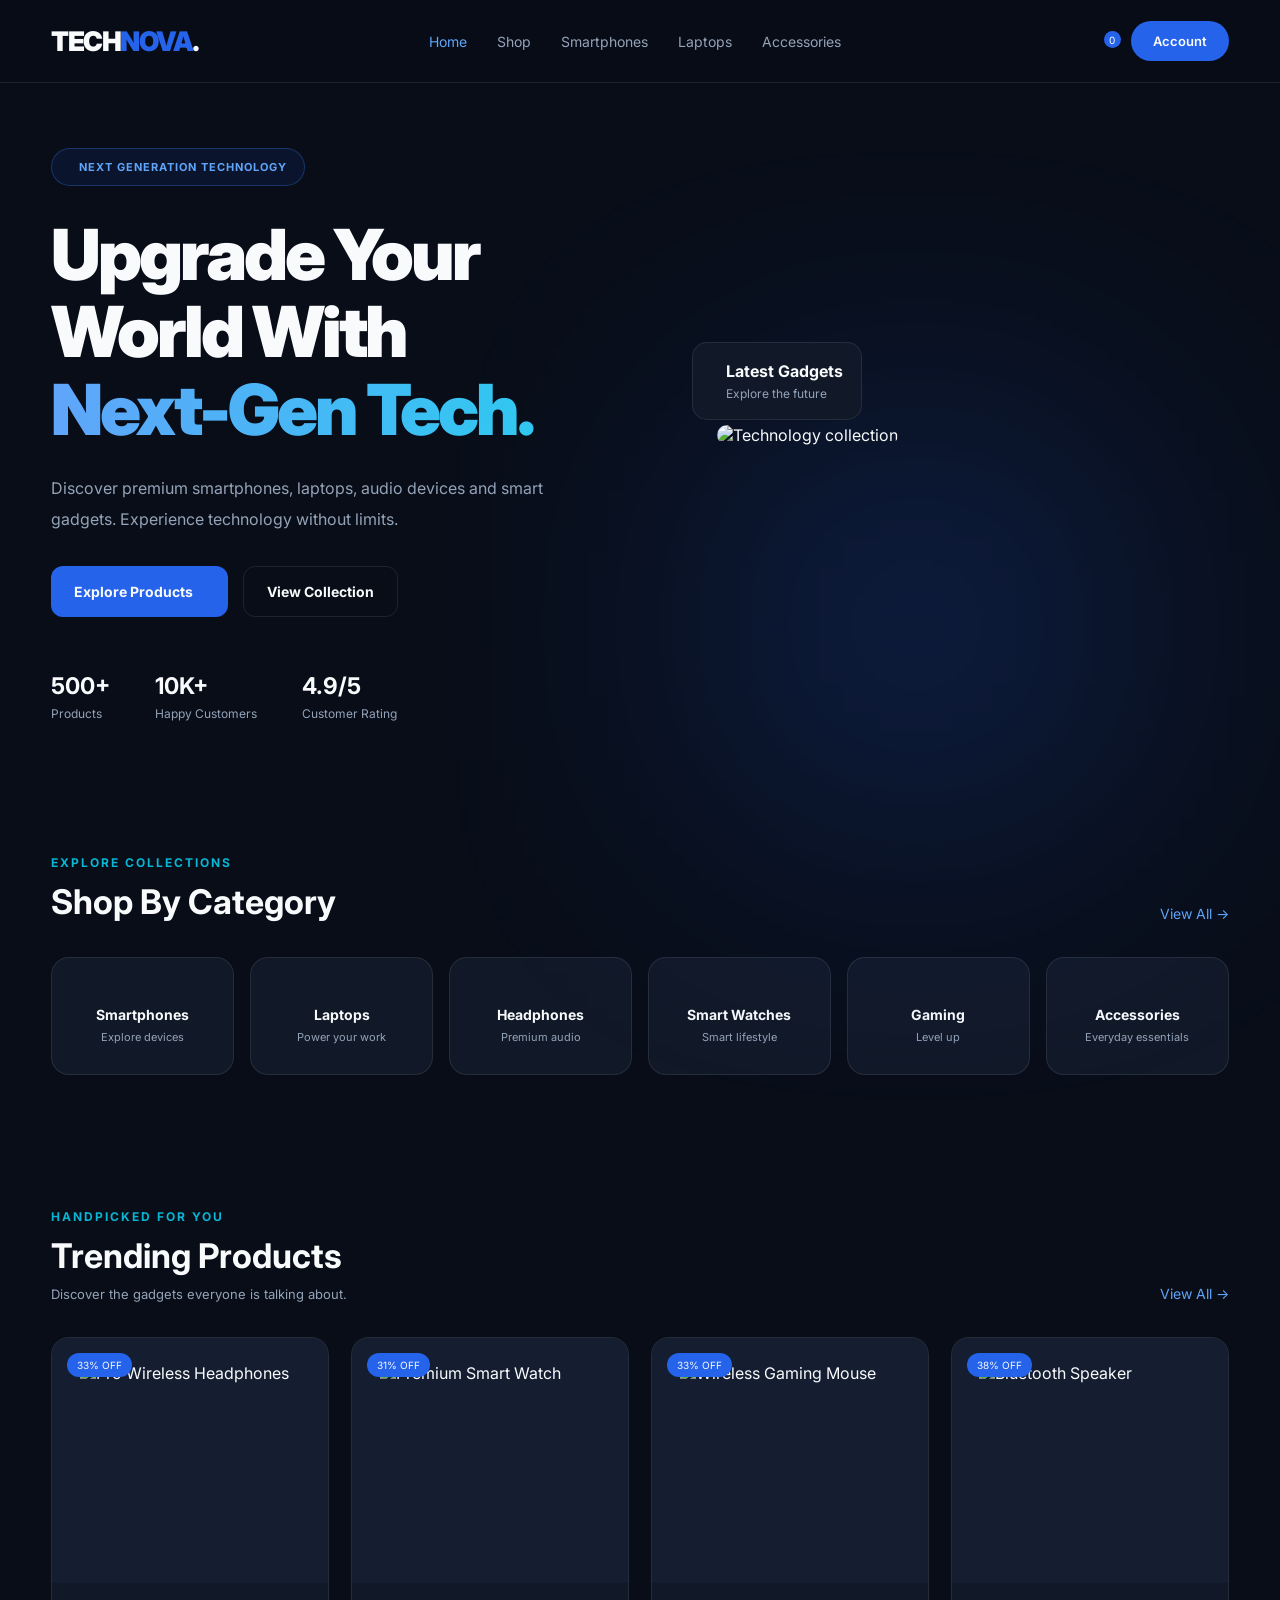
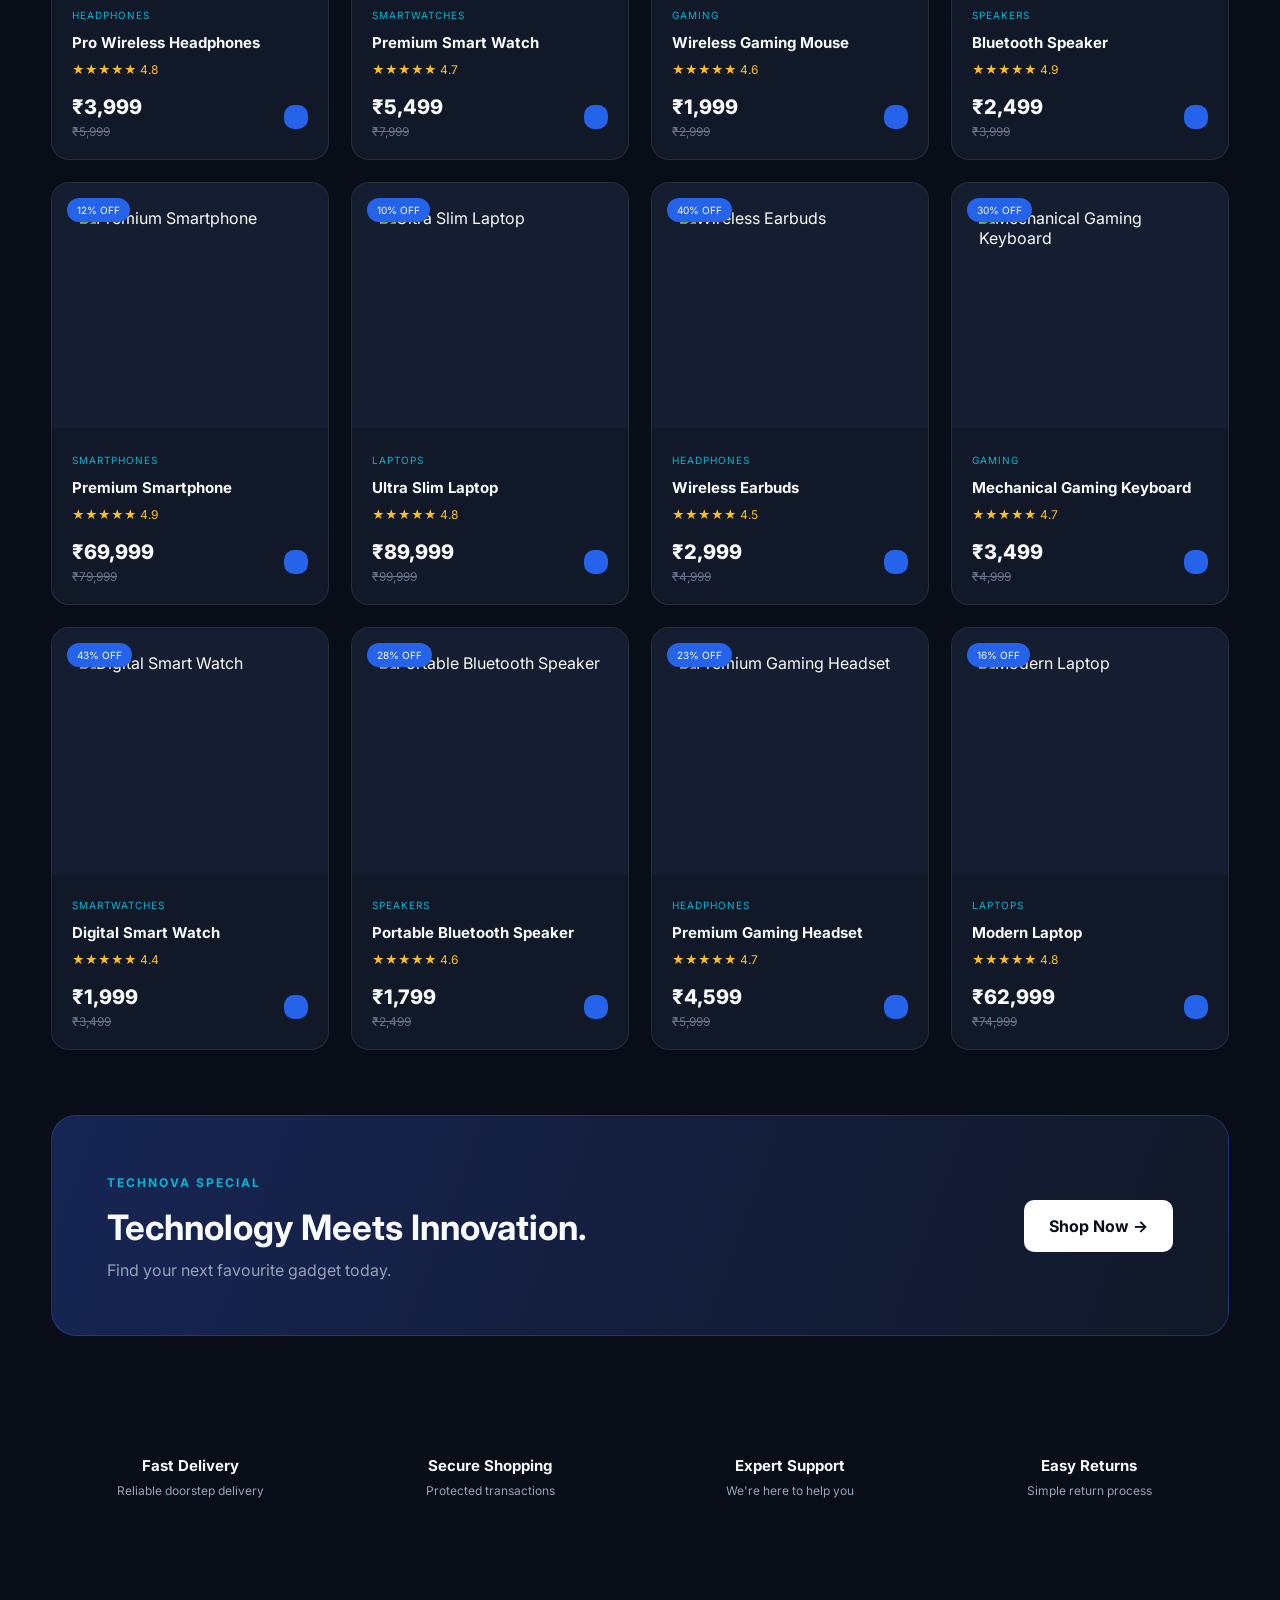
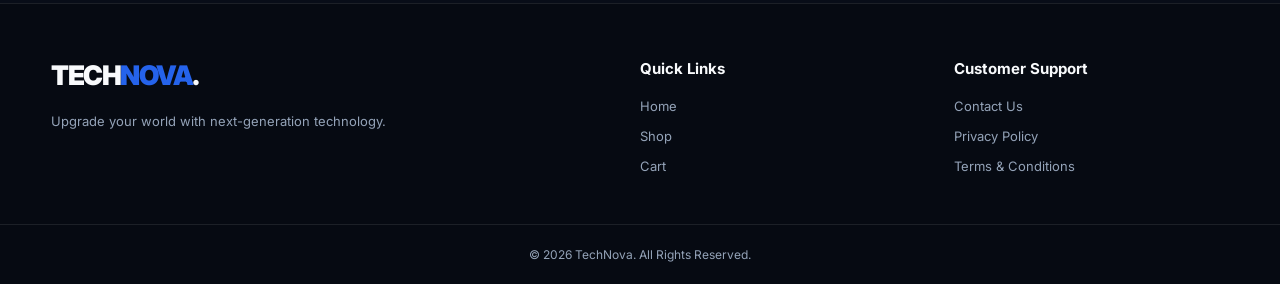
==== index.html @ 0bf436d1 "initial website" ====
<!DOCTYPE html>
<html lang="en">
<head>
    <meta charset="UTF-8">
    <meta name="viewport" content="width=device-width, initial-scale=1.0">

    <title>TechNova | Electronics & Gadgets</title>

    <link rel="preconnect" href="https://fonts.googleapis.com">
    <link href="https://fonts.googleapis.com/css2?family=Inter:wght@400;500;600;700;800;900&display=swap" rel="stylesheet">

    <link rel="stylesheet" href="style.css">
    <link rel="stylesheet" href="responsive.css">

    <script src="https://unpkg.com/lucide@latest"></script>
</head>

<body>

<header class="navbar">
    <div class="container nav-content">

        <a href="index.html" class="logo">
            TECH<span>NOVA</span>.
        </a>

        <nav class="nav-links" id="navLinks">
            <a href="index.html" class="active">Home</a>
            <a href="shop.html">Shop</a>
            <a href="shop.html?category=smartphones">Smartphones</a>
            <a href="shop.html?category=laptops">Laptops</a>
            <a href="shop.html?category=accessories">Accessories</a>
        </nav>

        <div class="nav-actions">
            <button aria-label="Search" onclick="location.href='shop.html'">
                <i data-lucide="search"></i>
            </button>

            <a href="wishlist.html" aria-label="Wishlist">
                <i data-lucide="heart"></i>
            </a>

            <a href="cart.html" class="cart-icon" aria-label="Cart">
                <i data-lucide="shopping-cart"></i>
                <span id="cartCount">0</span>
            </a>

            <a href="login.html" class="account-btn">Account</a>
        </div>

        <button class="menu-btn" id="menuBtn" aria-label="Toggle menu">
            <i data-lucide="menu"></i>
        </button>

    </div>
</header>

<main>

    <!-- HERO SECTION -->

    <section class="hero container">

        <div class="hero-content">

            <span class="hero-label">
                <i data-lucide="zap"></i>
                NEXT GENERATION TECHNOLOGY
            </span>

            <h1>
                Upgrade Your World With
                <span>Next-Gen Tech.</span>
            </h1>

            <p>
                Discover premium smartphones, laptops, audio devices
                and smart gadgets. Experience technology without limits.
            </p>

            <div class="hero-buttons">
                <a href="shop.html" class="primary-btn">
                    Explore Products
                    <i data-lucide="arrow-right"></i>
                </a>

                <a href="shop.html" class="secondary-btn">
                    View Collection
                </a>
            </div>

            <div class="hero-stats">
                <div>
                    <h3>500+</h3>
                    <p>Products</p>
                </div>

                <div>
                    <h3>10K+</h3>
                    <p>Happy Customers</p>
                </div>

                <div>
                    <h3>4.9/5</h3>
                    <p>Customer Rating</p>
                </div>
            </div>

        </div>

        <div class="hero-image">
            <div class="hero-glow"></div>

            <img
                src="https://images.unsplash.com/photo-1519389950473-47ba0277781c?w=1000"
                alt="Technology collection"
            >

            <div class="floating-card">
                <i data-lucide="headphones"></i>
                <div>
                    <h4>Latest Gadgets</h4>
                    <p>Explore the future</p>
                </div>
            </div>
        </div>

    </section>

    <!-- CATEGORIES -->

    <section class="categories container">

        <div class="section-heading">
            <div>
                <span>EXPLORE COLLECTIONS</span>
                <h2>Shop By Category</h2>
            </div>

            <a href="shop.html">View All →</a>
        </div>

        <div class="category-grid">

            <a href="shop.html?category=smartphones" class="category-card">
                <i data-lucide="smartphone"></i>
                <h3>Smartphones</h3>
                <p>Explore devices</p>
            </a>

            <a href="shop.html?category=laptops" class="category-card">
                <i data-lucide="laptop"></i>
                <h3>Laptops</h3>
                <p>Power your work</p>
            </a>

            <a href="shop.html?category=headphones" class="category-card">
                <i data-lucide="headphones"></i>
                <h3>Headphones</h3>
                <p>Premium audio</p>
            </a>

            <a href="shop.html?category=smartwatches" class="category-card">
                <i data-lucide="watch"></i>
                <h3>Smart Watches</h3>
                <p>Smart lifestyle</p>
            </a>

            <a href="shop.html?category=gaming" class="category-card">
                <i data-lucide="gamepad-2"></i>
                <h3>Gaming</h3>
                <p>Level up</p>
            </a>

            <a href="shop.html?category=accessories" class="category-card">
                <i data-lucide="cable"></i>
                <h3>Accessories</h3>
                <p>Everyday essentials</p>
            </a>

        </div>

    </section>

    <!-- TRENDING PRODUCTS -->

    <section class="products-section container">

        <div class="section-heading">
            <div>
                <span>HANDPICKED FOR YOU</span>
                <h2>Trending Products</h2>
                <p>Discover the gadgets everyone is talking about.</p>
            </div>

            <a href="shop.html">View All →</a>
        </div>

        <div class="product-grid" id="productGrid"></div>

    </section>

    <!-- PROMO BANNER -->

    <section class="promo container">

        <div>
            <span>TECHNOVA SPECIAL</span>
            <h2>Technology Meets Innovation.</h2>
            <p>Find your next favourite gadget today.</p>
        </div>

        <a href="shop.html" class="promo-btn">
            Shop Now →
        </a>

    </section>

    <!-- SERVICES -->

    <section class="services container">

        <div class="service-card">
            <i data-lucide="truck"></i>
            <h3>Fast Delivery</h3>
            <p>Reliable doorstep delivery</p>
        </div>

        <div class="service-card">
            <i data-lucide="shield-check"></i>
            <h3>Secure Shopping</h3>
            <p>Protected transactions</p>
        </div>

        <div class="service-card">
            <i data-lucide="headset"></i>
            <h3>Expert Support</h3>
            <p>We're here to help you</p>
        </div>

        <div class="service-card">
            <i data-lucide="refresh-ccw"></i>
            <h3>Easy Returns</h3>
            <p>Simple return process</p>
        </div>

    </section>

</main>

<footer class="footer">
    <div class="container footer-content">

        <div>
            <a href="index.html" class="logo">
                TECH<span>NOVA</span>.
            </a>
            <p>Upgrade your world with next-generation technology.</p>
        </div>

        <div>
            <h3>Quick Links</h3>
            <a href="index.html">Home</a>
            <a href="shop.html">Shop</a>
            <a href="cart.html">Cart</a>
        </div>

        <div>
            <h3>Customer Support</h3>
            <a href="#">Contact Us</a>
            <a href="#">Privacy Policy</a>
            <a href="#">Terms & Conditions</a>
        </div>

    </div>

    <div class="copyright">
        © 2026 TechNova. All Rights Reserved.
    </div>
</footer>

<script src="product.js"></script>
<script src="main.js"></script>

</body>
</html>
---- style.css ----
:root {
    --bg: #080d18;
    --card: #111827;
    --blue: #2563eb;
    --cyan: #06b6d4;
    --white: #f8fafc;
    --muted: #94a3b8;
    --border: rgba(255,255,255,0.09);
}

* {
    margin: 0;
    padding: 0;
    box-sizing: border-box;
}

body {
    background: var(--bg);
    color: var(--white);
    font-family: 'Inter', sans-serif;
}

a {
    text-decoration: none;
    color: inherit;
}

button {
    font: inherit;
    cursor: pointer;
}

.container {
    width: 92%;
    max-width: 1400px;
    margin: auto;
}

/* NAVBAR */

.navbar {
    position: sticky;
    top: 0;
    z-index: 100;
    background: rgba(8,13,24,0.94);
    backdrop-filter: blur(18px);
    border-bottom: 1px solid var(--border);
}

.nav-content {
    height: 82px;
    display: flex;
    justify-content: space-between;
    align-items: center;
    gap: 25px;
}

.logo {
    font-size: 27px;
    font-weight: 900;
    letter-spacing: -1.5px;
}

.logo span {
    color: var(--blue);
}

.nav-links {
    display: flex;
    align-items: center;
    gap: 30px;
}

.nav-links a {
    font-size: 14px;
    color: var(--muted);
    transition: .3s;
}

.nav-links a:hover,
.nav-links a.active {
    color: #60a5fa;
}

.nav-actions {
    display: flex;
    align-items: center;
    gap: 20px;
}

.nav-actions button,
.nav-actions a:not(.account-btn) {
    color: var(--muted);
    background: none;
    border: none;
}

.nav-actions button:hover,
.nav-actions a:hover {
    color: var(--cyan);
}

.cart-icon {
    position: relative;
}

#cartCount {
    position: absolute;
    top: -10px;
    right: -10px;
    background: var(--blue);
    font-size: 10px;
    border-radius: 50%;
    min-width: 17px;
    height: 17px;
    display: grid;
    place-items: center;
    color: white;
}

.account-btn {
    background: var(--blue);
    padding: 12px 22px;
    border-radius: 30px;
    font-size: 13px;
    font-weight: 600;
}

.account-btn:hover {
    background: #1d4ed8;
}

.menu-btn {
    display: none;
    background: none;
    border: none;
    color: white;
}

/* HERO */

.hero {
    min-height: 650px;
    display: grid;
    grid-template-columns: 1.1fr .9fr;
    align-items: center;
    gap: 40px;
    padding-top: 65px;
    padding-bottom: 65px;
}

.hero-label {
    display: inline-flex;
    align-items: center;
    gap: 10px;
    padding: 11px 17px;
    border: 1px solid rgba(59,130,246,.3);
    border-radius: 30px;
    color: #60a5fa;
    background: rgba(37,99,235,.1);
    font-size: 11px;
    font-weight: 700;
    letter-spacing: 1px;
}

.hero h1 {
    font-size: clamp(42px, 5.5vw, 76px);
    font-weight: 900;
    line-height: 1.1;
    margin-top: 30px;
    letter-spacing: -3px;
}

.hero h1 span {
    display: block;
    background: linear-gradient(90deg,#60a5fa,#22d3ee);
    color: transparent;
    background-clip: text;
}

.hero-content > p {
    max-width: 520px;
    color: var(--muted);
    line-height: 1.9;
    margin-top: 25px;
}

.hero-buttons {
    display: flex;
    gap: 15px;
    flex-wrap: wrap;
    margin-top: 32px;
}

.primary-btn,
.secondary-btn {
    padding: 16px 23px;
    border-radius: 12px;
    display: inline-flex;
    align-items: center;
    gap: 12px;
    font-size: 14px;
    font-weight: 700;
}

.primary-btn {
    background: var(--blue);
}

.primary-btn:hover {
    background: #1d4ed8;
    transform: translateY(-3px);
}

.secondary-btn {
    border: 1px solid var(--border);
}

.secondary-btn:hover {
    border-color: var(--cyan);
}

.hero-stats {
    display: flex;
    gap: 45px;
    margin-top: 55px;
}

.hero-stats h3 {
    font-size: 23px;
}

.hero-stats p {
    font-size: 12px;
    color: var(--muted);
    margin-top: 6px;
}

.hero-image {
    position: relative;
}

.hero-image > img {
    width: 100%;
    height: 430px;
    object-fit: cover;
    border-radius: 28px;
    position: relative;
    z-index: 2;
}

.hero-glow {
    position: absolute;
    width: 300px;
    height: 300px;
    background: var(--blue);
    filter: blur(140px);
    opacity: .4;
    top: 50px;
    left: 50px;
}

.floating-card {
    position: absolute;
    z-index: 3;
    bottom: 25px;
    left: -25px;
    background: #111827;
    border: 1px solid var(--border);
    padding: 18px;
    border-radius: 15px;
    display: flex;
    gap: 15px;
    align-items: center;
}

.floating-card > i {
    color: var(--cyan);
}

.floating-card p {
    color: var(--muted);
    font-size: 12px;
    margin-top: 5px;
}

/* SECTION HEADING */

.categories,
.products-section {
    padding-top: 65px;
    padding-bottom: 65px;
}

.section-heading {
    display: flex;
    justify-content: space-between;
    align-items: end;
    gap: 20px;
    margin-bottom: 35px;
}

.section-heading span,
.promo > div > span {
    color: var(--cyan);
    font-size: 12px;
    font-weight: 700;
    letter-spacing: 2px;
}

.section-heading h2 {
    font-size: 34px;
    margin-top: 10px;
}

.section-heading p {
    color: var(--muted);
    font-size: 13px;
    margin-top: 10px;
}

.section-heading > a {
    color: #60a5fa;
    font-size: 14px;
}

/* CATEGORY */

.category-grid {
    display: grid;
    grid-template-columns: repeat(6,1fr);
    gap: 16px;
}

.category-card {
    background: var(--card);
    border: 1px solid var(--border);
    padding: 30px 12px;
    border-radius: 18px;
    text-align: center;
    transition: .3s;
}

.category-card > i {
    width: 38px;
    height: 38px;
    color: #60a5fa;
}

.category-card h3 {
    font-size: 14px;
    margin-top: 18px;
}

.category-card p {
    color: var(--muted);
    font-size: 11px;
    margin-top: 7px;
}

.category-card:hover {
    transform: translateY(-7px);
    border-color: var(--blue);
    background: #172554;
}

/* PRODUCTS */

.product-grid {
    display: grid;
    grid-template-columns: repeat(4,1fr);
    gap: 22px;
}

.product-card {
    background: var(--card);
    border: 1px solid var(--border);
    border-radius: 18px;
    overflow: hidden;
    transition: .3s;
}

.product-card:hover {
    transform: translateY(-6px);
    border-color: var(--blue);
}

.product-image {
    height: 245px;
    background: #151e30;
    position: relative;
    display: flex;
    align-items: center;
    justify-content: center;
}

.product-image img {
    width: 80%;
    height: 80%;
    object-fit: contain;
    transition: .4s;
}

.product-card:hover .product-image img {
    transform: scale(1.1);
}

.discount {
    position: absolute;
    top: 15px;
    left: 15px;
    background: var(--blue);
    padding: 6px 10px;
    border-radius: 20px;
    font-size: 10px;
}

.product-info {
    padding: 20px;
}

.product-category {
    color: var(--cyan);
    text-transform: uppercase;
    font-size: 10px;
    letter-spacing: 1px;
}

.product-info h3 {
    margin-top: 10px;
    font-size: 15px;
}

.product-rating {
    color: #fbbf24;
    font-size: 12px;
    margin-top: 10px;
}

.product-bottom {
    display: flex;
    justify-content: space-between;
    align-items: center;
    margin-top: 18px;
}

.product-price {
    font-size: 20px;
    font-weight: 800;
}

.old-price {
    color: #64748b;
    text-decoration: line-through;
    font-size: 12px;
    margin-top: 5px;
}

.add-cart {
    background: var(--blue);
    color: white;
    border: none;
    border-radius: 10px;
    padding: 12px;
}

.add-cart:hover {
    background: var(--cyan);
}

/* PROMO */

.promo {
    background: linear-gradient(110deg,#172554,#111827);
    border: 1px solid rgba(59,130,246,.25);
    border-radius: 25px;
    padding: 55px;
    display: flex;
    justify-content: space-between;
    align-items: center;
    gap: 30px;
}

.promo h2 {
    font-size: 35px;
    margin-top: 15px;
}

.promo p {
    color: var(--muted);
    margin-top: 12px;
}

.promo-btn {
    background: white;
    color: #080d18;
    padding: 16px 25px;
    border-radius: 10px;
    font-weight: 700;
    white-space: nowrap;
}

/* SERVICES */

.services {
    display: grid;
    grid-template-columns: repeat(4,1fr);
    gap: 20px;
    padding-top: 80px;
    padding-bottom: 80px;
}

.service-card {
    text-align: center;
    padding: 25px 10px;
}

.service-card i {
    color: var(--cyan);
    width: 32px;
    height: 32px;
}

.service-card h3 {
    margin-top: 15px;
    font-size: 15px;
}

.service-card p {
    margin-top: 8px;
    font-size: 12px;
    color: var(--muted);
}

/* FOOTER */

.footer {
    border-top: 1px solid var(--border);
    background: #060a12;
    padding-top: 55px;
}

.footer-content {
    display: grid;
    grid-template-columns: 2fr 1fr 1fr;
    gap: 40px;
    padding-bottom: 50px;
}

.footer-content p {
    color: var(--muted);
    font-size: 13px;
    margin-top: 18px;
    line-height: 1.8;
}

.footer-content h3 {
    margin-bottom: 20px;
    font-size: 15px;
}

.footer-content > div:not(:first-child) a {
    display: block;
    color: var(--muted);
    font-size: 13px;
    margin-top: 14px;
}

.footer-content a:hover {
    color: var(--cyan);
}

.copyright {
    border-top: 1px solid var(--border);
    padding: 22px;
    text-align: center;
    color: var(--muted);
    font-size: 12px;
}
---- responsive.css ----
@media(max-width:1100px) {
    .nav-links {
        gap: 15px;
    }

    .nav-actions {
        gap: 12px;
    }

    .category-grid {
        grid-template-columns: repeat(3,1fr);
    }

    .product-grid {
        grid-template-columns: repeat(2,1fr);
    }
}

@media(max-width:850px) {
    .nav-links,
    .nav-actions {
        display: none;
    }

    .menu-btn {
        display: block;
    }

    .nav-content {
        height: 70px;
    }

    .nav-links.open {
        display: flex;
        position: absolute;
        top: 70px;
        left: 0;
        width: 100%;
        background: #111827;
        padding: 25px;
        flex-direction: column;
        align-items: flex-start;
        border-bottom: 1px solid var(--border);
    }

    .hero {
        grid-template-columns: 1fr;
        padding-top: 50px;
    }

    .hero-image {
        max-width: 600px;
        margin: auto;
        width: 100%;
    }

    .services {
        grid-template-columns: repeat(2,1fr);
    }
}

@media(max-width:550px) {
    .hero h1 {
        font-size: 42px;
        letter-spacing: -2px;
    }

    .hero-image > img {
        height: 280px;
    }

    .hero-stats {
        gap: 20px;
    }

    .hero-stats h3 {
        font-size: 18px;
    }

    .category-grid {
        grid-template-columns: repeat(2,1fr);
    }

    .product-grid {
        grid-template-columns: 1fr;
    }

    .section-heading h2 {
        font-size: 26px;
    }

    .promo {
        padding: 30px 22px;
        flex-direction: column;
        align-items: flex-start;
    }

    .promo h2 {
        font-size: 27px;
    }

    .footer-content {
        grid-template-columns: 1fr;
    }

    .floating-card {
        left: 5px;
    }
}@media(max-width:1100px) {
    .shop-layout {
        grid-template-columns: 220px 1fr;
        gap: 20px;
    }

    .shop-product-grid {
        grid-template-columns: repeat(2,minmax(0,1fr));
    }

    .toolbar-actions {
        width: 100%;
    }

    .search-box {
        flex: 1;
    }
}

@media(max-width:850px) {
    .shop-layout {
        grid-template-columns: 1fr;
    }

    .mobile-filter-btn {
        display: flex;
    }

    .filter-sidebar {
        display: none;
        position: static;
        margin-bottom: 25px;
    }

    .filter-sidebar.show {
        display: block;
    }

    .shop-product-grid {
        grid-template-columns: repeat(2,minmax(0,1fr));
    }
}

@media(max-width:550px) {
    .shop-banner {
        padding: 50px 0;
    }

    .shop-product-grid {
        grid-template-columns: 1fr;
    }

    .shop-toolbar {
        align-items: flex-start;
    }

    .toolbar-actions {
        flex-direction: column;
    }

    .search-box,
    .toolbar-actions select {
        width: 100%;
    }

    .shop-section {
        padding-top: 35px;
    }
}@media(max-width:1000px) {

    .product-details {
        gap: 30px;
    }

    .main-product-image {
        height: 400px;
    }

    .review-summary {
        grid-template-columns: 1fr 1fr;
    }

    .review-score {
        grid-column: span 2;
    }

}

@media(max-width:768px) {

    .product-details {
        grid-template-columns: 1fr;
    }

    .main-product-image {
        height: 380px;
    }

    .product-information h1 {
        font-size: 30px;
    }

    .specification-section,
    .reviews-section,
    .related-section {
        padding-top: 55px;
    }

}

@media(max-width:550px) {

    .product-page {
        padding-top: 20px;
    }

    .main-product-image {
        height: 300px;
    }

    .thumbnail {
        width: 70px;
        height: 70px;
    }

    .product-buttons {
        grid-template-columns: 1fr;
    }

    .product-benefits {
        gap: 5px;
    }

    .product-benefits div {
        font-size: 10px;
    }

    .detail-price h2 {
        font-size: 28px;
    }

    .review-summary {
        grid-template-columns: 1fr;
    }

    .review-score {
        grid-column: auto;
    }

    .spec-row {
        padding: 15px;
        font-size: 11px;
    }

}
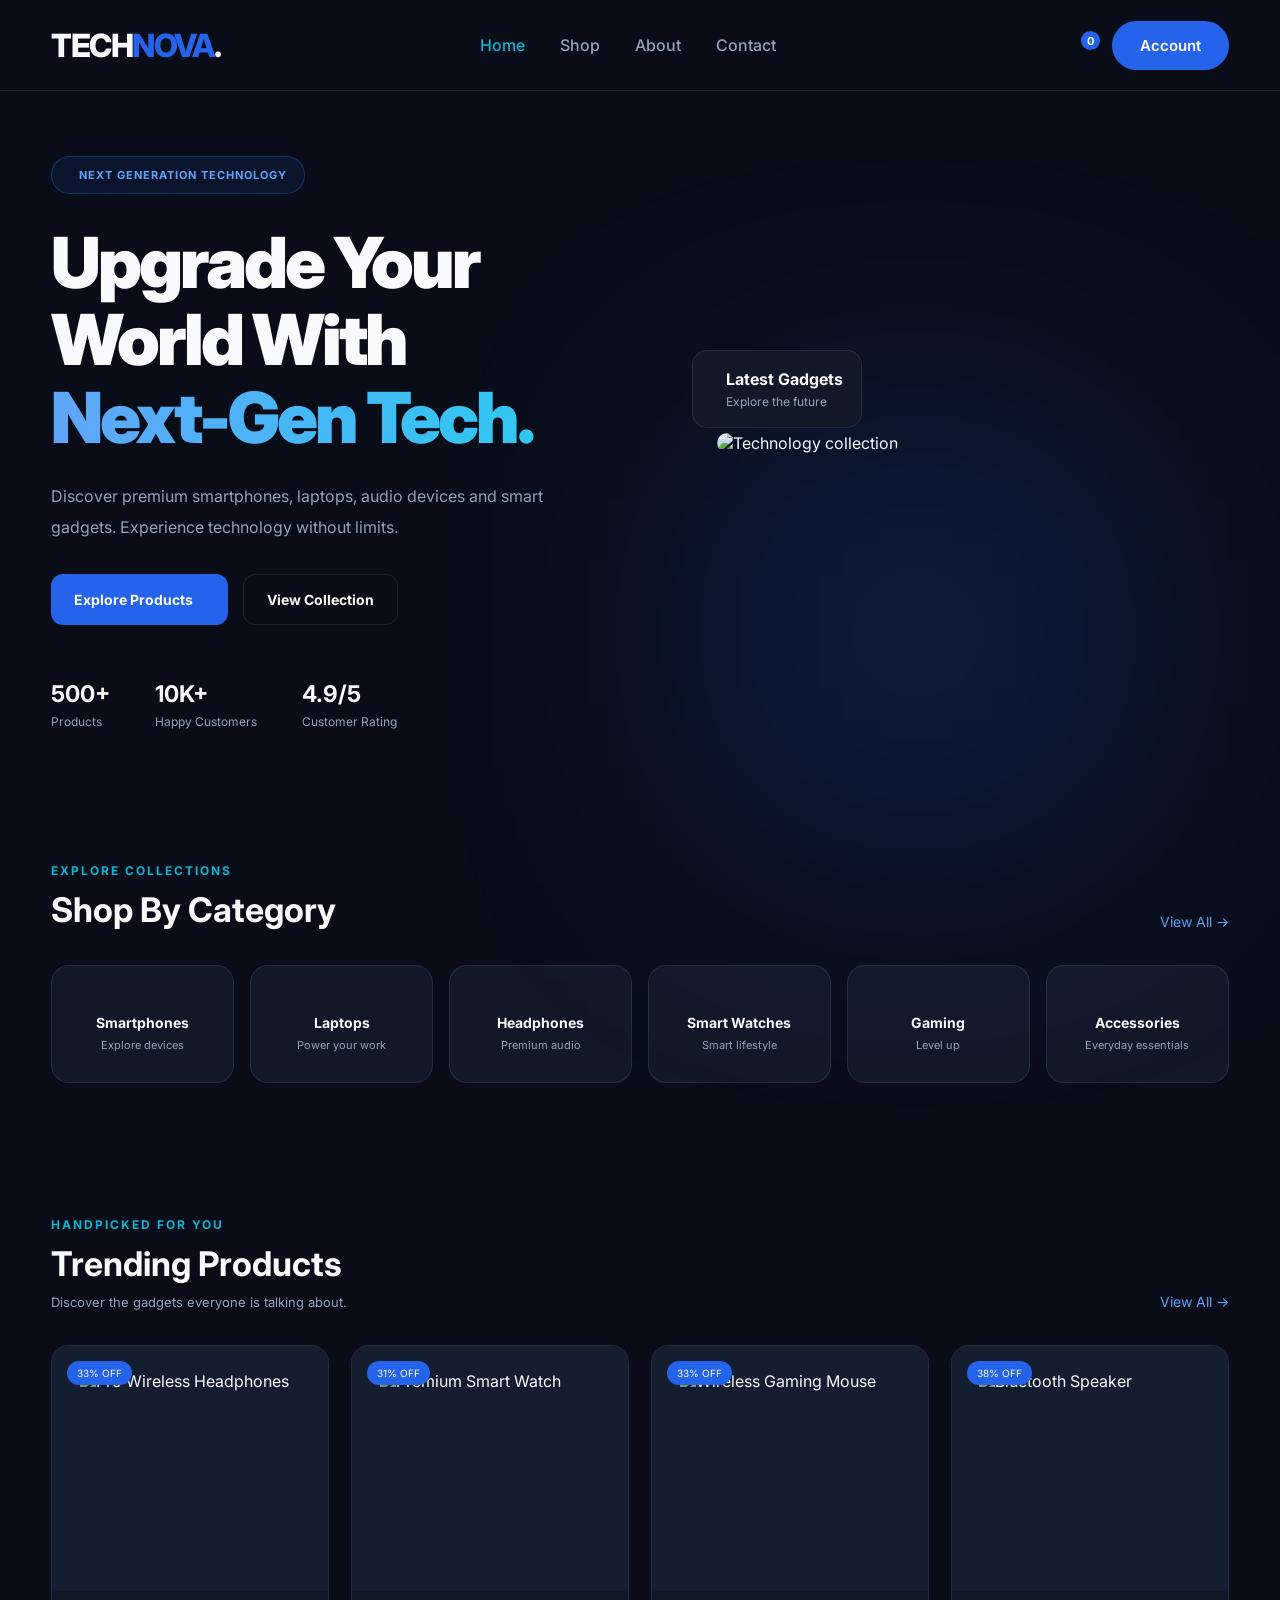
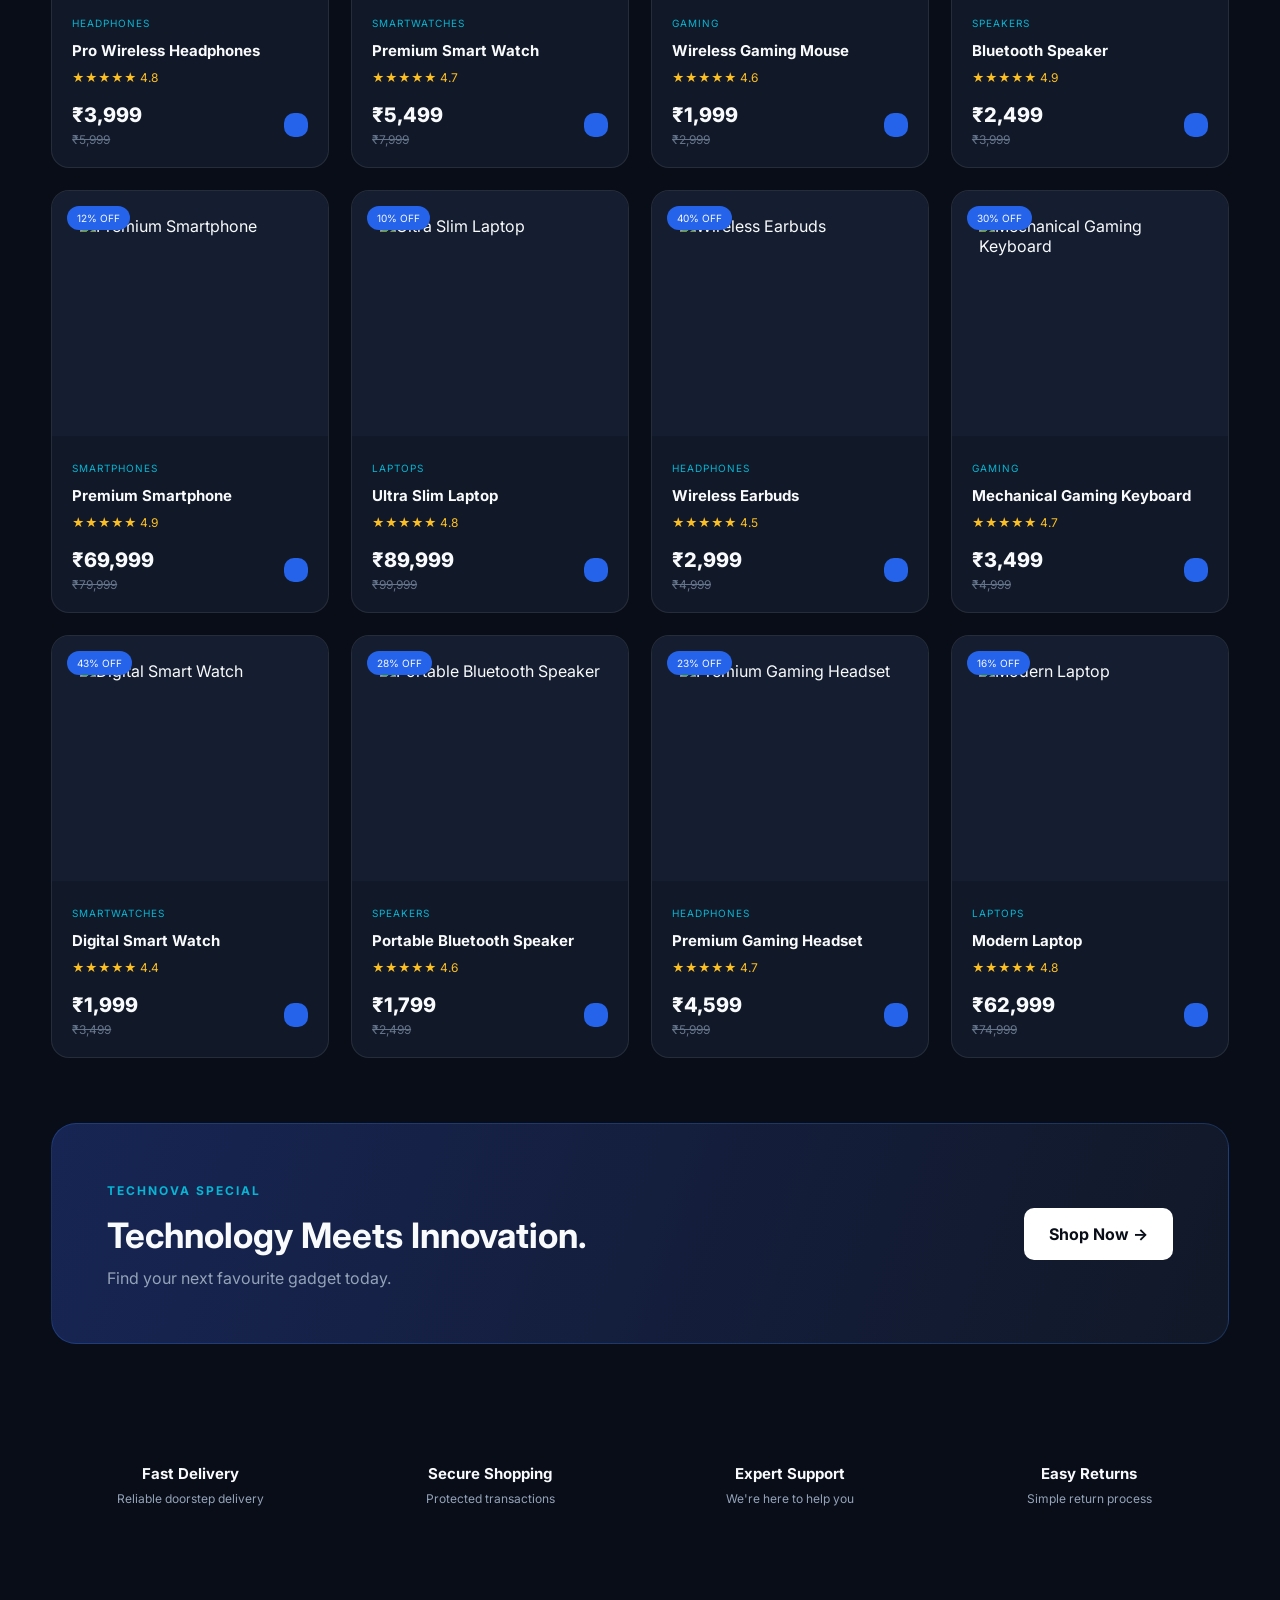
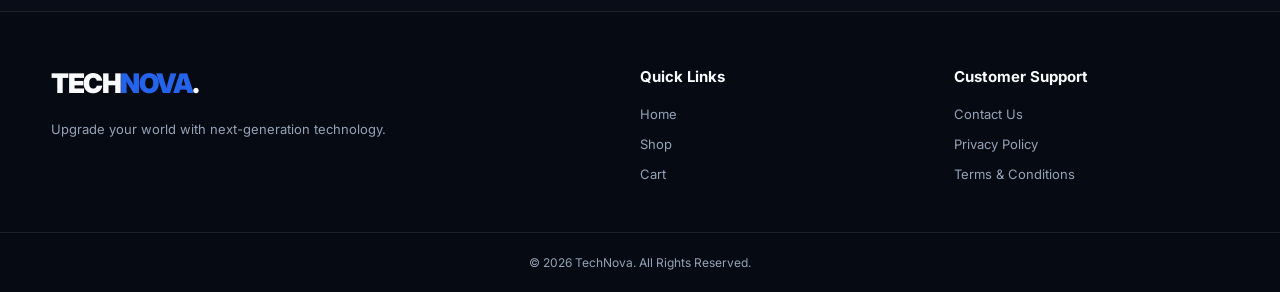
==== commit 0e1ae7e3: "update website" ====
--- a/index.html
+++ b/index.html
@@ -27,9 +27,8 @@
         <nav class="nav-links" id="navLinks">
             <a href="index.html" class="active">Home</a>
             <a href="shop.html">Shop</a>
-            <a href="shop.html?category=smartphones">Smartphones</a>
-            <a href="shop.html?category=laptops">Laptops</a>
-            <a href="shop.html?category=accessories">Accessories</a>
+            <a href="about.html">About</a>
+           <a href="contact.html">Contact</a>
         </nav>
 
         <div class="nav-actions">
--- a/style.css
+++ b/style.css
@@ -576,4 +576,286 @@
     text-align: center;
     color: var(--muted);
     font-size: 12px;
-}+}
+/* ==============================
+   TECHNOVA COMMON NAVBAR
+============================== */
+
+.navbar {
+    width: 100%;
+    background: #080d18;
+    border-bottom: 1px solid rgba(255, 255, 255, 0.09);
+    position: sticky;
+    top: 0;
+    left: 0;
+    z-index: 9999;
+}
+
+.nav-content {
+    min-height: 90px;
+    display: flex;
+    align-items: center;
+    justify-content: space-between;
+    gap: 30px;
+}
+
+/* LOGO */
+
+.navbar .logo {
+    color: #f8fafc;
+    font-size: 32px;
+    font-weight: 800;
+    text-decoration: none;
+    letter-spacing: -1.5px;
+    white-space: nowrap;
+}
+
+.navbar .logo span {
+    color: #2563eb;
+}
+
+/* NAV LINKS */
+
+.nav-links {
+    display: flex;
+    align-items: center;
+    justify-content: center;
+    gap: 35px;
+}
+
+.nav-links a {
+    color: #94a3b8;
+    font-size: 16px;
+    font-weight: 500;
+    text-decoration: none;
+    transition: 0.3s ease;
+}
+
+.nav-links a:hover,
+.nav-links a.active {
+    color: #06b6d4;
+}
+
+/* RIGHT SIDE ACTIONS */
+
+.nav-actions {
+    display: flex;
+    align-items: center;
+    justify-content: flex-end;
+    gap: 22px;
+}
+
+.nav-actions button,
+.nav-actions > a:not(.account-btn) {
+    color: #f8fafc;
+    background: transparent;
+    border: none;
+    text-decoration: none;
+    display: inline-flex;
+    align-items: center;
+    justify-content: center;
+    cursor: pointer;
+    position: relative;
+    transition: 0.3s ease;
+}
+
+.nav-actions button:hover,
+.nav-actions > a:not(.account-btn):hover {
+    color: #06b6d4;
+}
+
+.nav-actions svg {
+    width: 22px;
+    height: 22px;
+    stroke-width: 2;
+}
+
+/* CART */
+
+.nav-actions .cart-icon {
+    position: relative;
+    padding: 5px;
+}
+
+.cart-icon span,
+#cartCount {
+    position: absolute;
+    top: -9px;
+    right: -10px;
+    min-width: 19px;
+    height: 19px;
+    padding: 0 5px;
+    border-radius: 50px;
+    background: #2563eb;
+    color: #ffffff;
+    font-size: 11px;
+    font-weight: 700;
+    display: flex;
+    align-items: center;
+    justify-content: center;
+}
+
+/* ACCOUNT BUTTON */
+
+.account-btn {
+    background: #2563eb;
+    color: #ffffff !important;
+    text-decoration: none;
+    padding: 15px 28px;
+    border-radius: 35px;
+    font-size: 15px;
+    font-weight: 600;
+    transition: 0.3s ease;
+    white-space: nowrap;
+}
+
+.account-btn:hover {
+    background: #1d4ed8;
+    transform: translateY(-2px);
+}
+
+/* MOBILE MENU BUTTON */
+
+.menu-btn {
+    display: none;
+    background: transparent;
+    color: #ffffff;
+    border: none;
+    cursor: pointer;
+}
+
+.menu-btn svg {
+    width: 27px;
+    height: 27px;
+}
+
+/* ==============================
+   TABLET RESPONSIVE
+============================== */
+
+@media (max-width: 992px) {
+    .nav-content {
+        gap: 15px;
+    }
+
+    .nav-links {
+        gap: 20px;
+    }
+
+    .nav-actions {
+        gap: 15px;
+    }
+
+    .navbar .logo {
+        font-size: 27px;
+    }
+}
+
+/* ==============================
+   MOBILE RESPONSIVE
+============================== */
+
+@media (max-width: 768px) {
+    .nav-content {
+        min-height: 72px;
+        position: relative;
+        flex-wrap: wrap;
+    }
+
+    .navbar .logo {
+        font-size: 25px;
+    }
+
+    .menu-btn {
+        display: flex;
+        align-items: center;
+        justify-content: center;
+        order: 3;
+    }
+
+    .nav-actions {
+        margin-left: auto;
+        gap: 15px;
+    }
+
+    .nav-actions svg {
+        width: 20px;
+        height: 20px;
+    }
+
+    .account-btn {
+        padding: 10px 16px;
+        font-size: 13px;
+    }
+
+    .nav-links {
+        display: none;
+        position: absolute;
+        top: 100%;
+        left: 0;
+        width: 100%;
+        background: #080d18;
+        padding: 20px;
+        border-top: 1px solid rgba(255,255,255,0.08);
+        flex-direction: column;
+        align-items: flex-start;
+        gap: 20px;
+    }
+
+    .nav-links.active,
+    .nav-links.show {
+        display: flex;
+    }
+
+    .nav-links a {
+        width: 100%;
+        font-size: 15px;
+    }
+}
+
+@media (max-width: 480px) {
+    .nav-content {
+        gap: 10px;
+    }
+
+    .navbar .logo {
+        font-size: 21px;
+    }
+
+    .nav-actions {
+        gap: 12px;
+    }
+
+    .nav-actions svg {
+        width: 18px;
+        height: 18px;
+    }
+
+    .account-btn {
+        padding: 9px 12px;
+        font-size: 12px;
+    }
+}
+
+/* WISHLIST COUNT BADGE */
+
+.nav-actions .wishlist-icon {
+    position: relative;
+}
+
+#wishlistCount {
+    position: absolute;
+    top: -10px;
+    right: -10px;
+    min-width: 19px;
+    height: 19px;
+    padding: 0 5px;
+    border-radius: 50px;
+    background: #2563eb;
+    color: #ffffff;
+    font-size: 11px;
+    font-weight: 700;
+    display: flex;
+    align-items: center;
+    justify-content: center;
+}
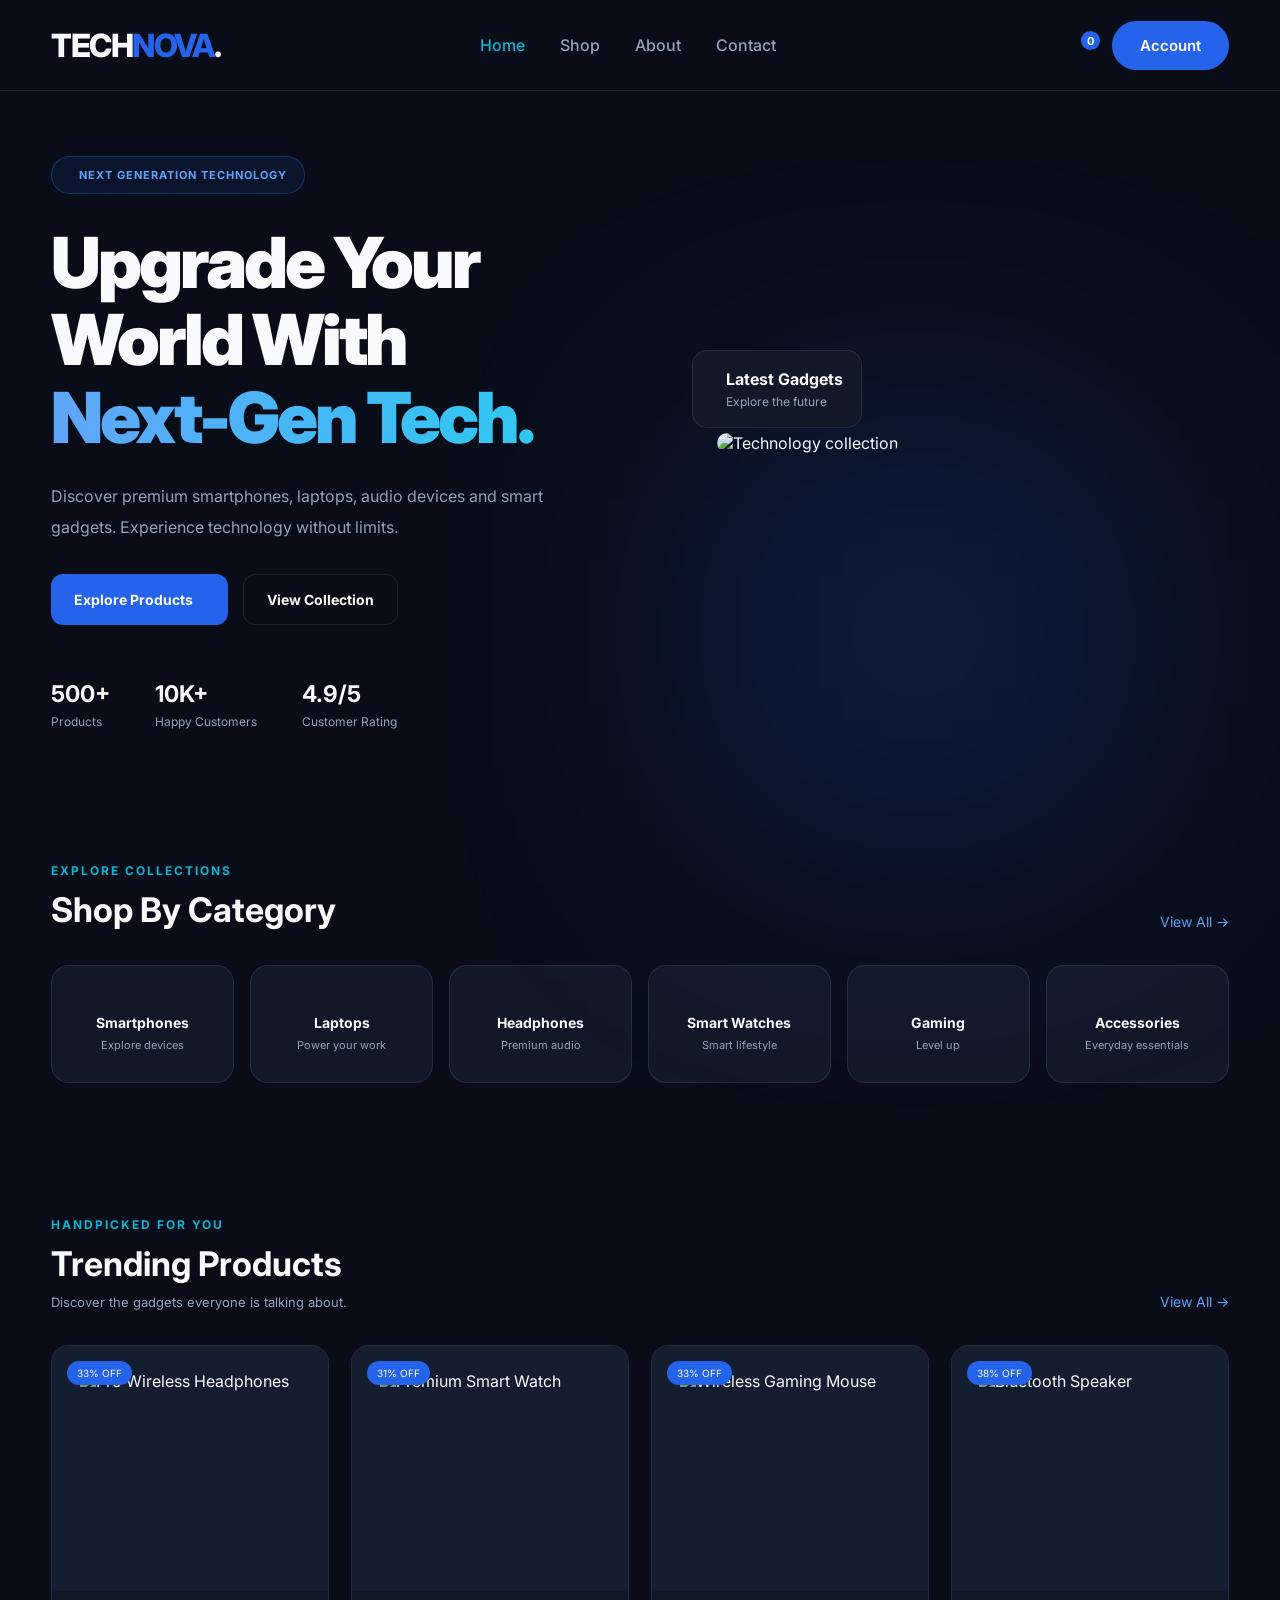
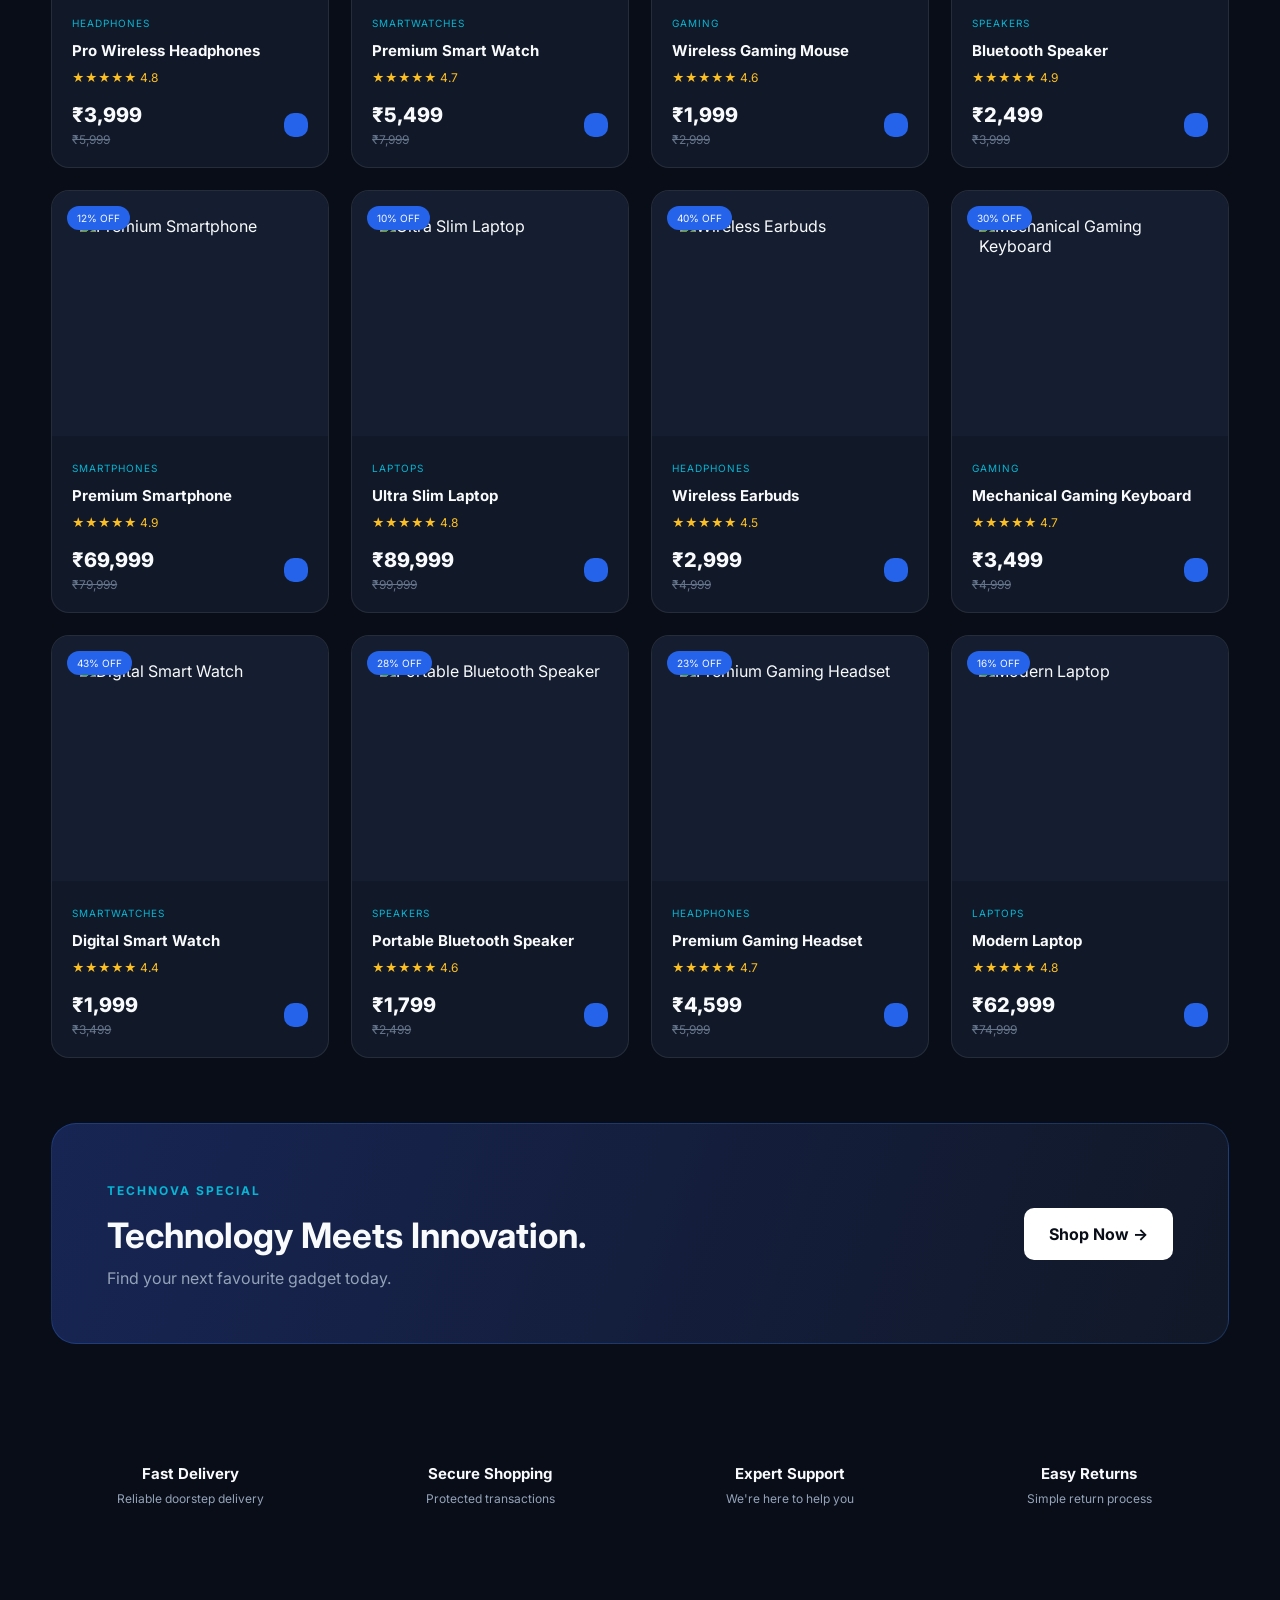
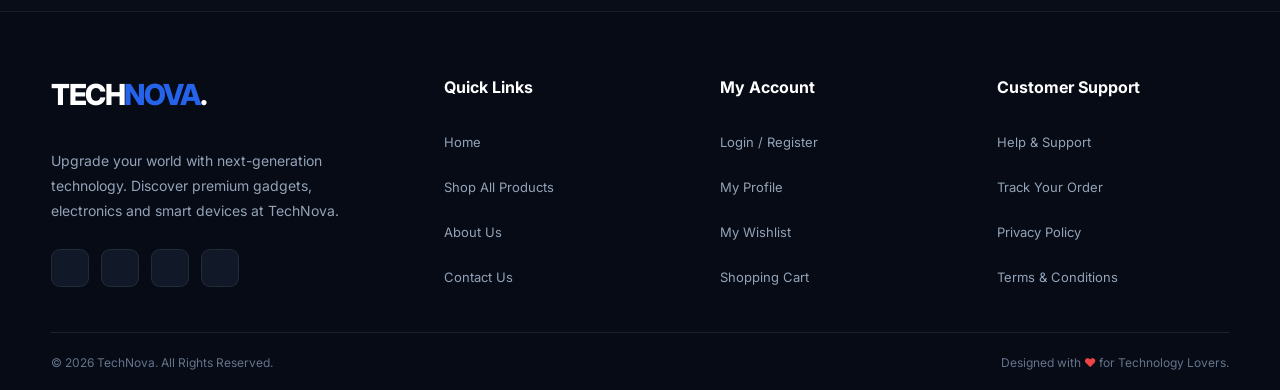
==== commit 3ce56ffb: "update website" ====
--- a/index.html
+++ b/index.html
@@ -56,7 +56,7 @@
 </header>
 
 <main>
-
+   
     <!-- HERO SECTION -->
 
     <section class="hero container">
@@ -248,36 +248,108 @@
 
 </main>
 
+
+<!-- ==============================
+     TECHNOVA FOOTER
+============================== -->
+
 <footer class="footer">
-    <div class="container footer-content">
-
-        <div>
-            <a href="index.html" class="logo">
-                TECH<span>NOVA</span>.
-            </a>
-            <p>Upgrade your world with next-generation technology.</p>
-        </div>
-
-        <div>
-            <h3>Quick Links</h3>
-            <a href="index.html">Home</a>
-            <a href="shop.html">Shop</a>
-            <a href="cart.html">Cart</a>
-        </div>
-
-        <div>
-            <h3>Customer Support</h3>
-            <a href="#">Contact Us</a>
-            <a href="#">Privacy Policy</a>
-            <a href="#">Terms & Conditions</a>
+
+    <div class="container">
+
+        <div class="footer-content">
+
+            <!-- BRAND -->
+            <div class="footer-brand">
+
+                <a href="index.html" class="logo">
+                    TECH<span>NOVA</span>.
+                </a>
+
+                <p>
+                    Upgrade your world with next-generation technology.
+                    Discover premium gadgets, electronics and smart devices
+                    at TechNova.
+                </p>
+
+                <div class="footer-socials">
+                    <a href="#" aria-label="Facebook">
+                        <i data-lucide="facebook"></i>
+                    </a>
+
+                    <a href="#" aria-label="Instagram">
+                        <i data-lucide="instagram"></i>
+                    </a>
+
+                    <a href="#" aria-label="Twitter">
+                        <i data-lucide="twitter"></i>
+                    </a>
+
+                    <a href="#" aria-label="Youtube">
+                        <i data-lucide="youtube"></i>
+                    </a>
+                </div>
+
+            </div>
+
+            <!-- QUICK LINKS -->
+            <div class="footer-links">
+
+                <h3>Quick Links</h3>
+
+                <a href="index.html">Home</a>
+                <a href="shop.html">Shop All Products</a>
+                <a href="about.html">About Us</a>
+                <a href="contact.html">Contact Us</a>
+
+            </div>
+
+            <!-- CUSTOMER ACCOUNT -->
+            <div class="footer-links">
+
+                <h3>My Account</h3>
+
+                <a href="login.html">Login / Register</a>
+                <a href="account.html">My Profile</a>
+                <a href="wishlist.html">My Wishlist</a>
+                <a href="cart.html">Shopping Cart</a>
+
+            </div>
+
+            <!-- SUPPORT -->
+            <div class="footer-links">
+
+                <h3>Customer Support</h3>
+
+                <a href="contact.html">Help & Support</a>
+                <a href="tracking.html">Track Your Order</a>
+                <a href="privacy.html">Privacy Policy</a>
+                <a href="terms.html">Terms & Conditions</a>
+
+            </div>
+
+        </div>
+
+        <div class="footer-divider"></div>
+
+        <!-- BOTTOM FOOTER -->
+
+        <div class="footer-bottom">
+
+            <p>
+                © 2026 TechNova. All Rights Reserved.
+            </p>
+
+            <p>
+                Designed with <span>♥</span> for Technology Lovers.
+            </p>
+
         </div>
 
     </div>
 
-    <div class="copyright">
-        © 2026 TechNova. All Rights Reserved.
-    </div>
 </footer>
+
 
 <script src="product.js"></script>
 <script src="main.js"></script>
--- a/style.css
+++ b/style.css
@@ -859,3 +859,302 @@
     align-items: center;
     justify-content: center;
 }
+
+/* =================================
+   MOBILE NAVBAR - TECHNOVA
+================================= */
+
+@media (max-width: 768px) {
+
+    .nav-content {
+        display: flex;
+        flex-wrap: nowrap;
+        align-items: center;
+        justify-content: space-between;
+        gap: 8px;
+        min-height: 70px;
+    }
+
+    .navbar .logo {
+        font-size: 20px;
+        flex-shrink: 0;
+    }
+
+    /* Show all navbar actions */
+
+    .nav-actions {
+        display: flex !important;
+        align-items: center;
+        justify-content: flex-end;
+        gap: 13px;
+        margin-left: auto;
+        flex-shrink: 0;
+    }
+
+    .nav-actions button,
+    .nav-actions > a {
+        display: inline-flex !important;
+        align-items: center;
+        justify-content: center;
+        flex-shrink: 0;
+    }
+
+    .nav-actions svg {
+        width: 19px;
+        height: 19px;
+    }
+
+    /* Search, Wishlist, Cart */
+
+    .nav-actions .wishlist-icon,
+    .nav-actions .cart-icon {
+        position: relative;
+        color: #ffffff;
+    }
+
+    #wishlistCount,
+    #cartCount {
+        display: flex !important;
+        position: absolute;
+        top: -9px;
+        right: -9px;
+        min-width: 17px;
+        height: 17px;
+        font-size: 10px;
+    }
+
+    /* Account */
+
+    .nav-actions .account-btn {
+        display: inline-flex !important;
+        padding: 8px 11px;
+        font-size: 11px;
+        white-space: nowrap;
+    }
+
+    /* Menu button */
+
+    .menu-btn {
+        display: none !important;
+    }
+
+    /* Navigation links */
+
+    .nav-links {
+        display: none;
+        position: absolute;
+        top: 100%;
+        left: 0;
+        width: 100%;
+        background: #080d18;
+        padding: 20px;
+        flex-direction: column;
+        align-items: flex-start;
+        gap: 18px;
+        z-index: 999;
+    }
+
+    .nav-links.active,
+    .nav-links.show {
+        display: flex !important;
+    }
+}
+
+/* Very small screens */
+
+@media (max-width: 380px) {
+
+    .nav-content {
+        gap: 5px;
+    }
+
+    .navbar .logo {
+        font-size: 17px;
+    }
+
+    .nav-actions {
+        gap: 9px;
+    }
+
+    .nav-actions svg {
+        width: 17px;
+        height: 17px;
+    }
+
+    .nav-actions .account-btn {
+        padding: 7px 8px;
+        font-size: 10px;
+    }
+}
+
+/* =================================
+   TECHNOVA PROFESSIONAL FOOTER
+================================= */
+
+.footer {
+    background: #060b15;
+    border-top: 1px solid rgba(255,255,255,0.08);
+    padding: 65px 0 20px;
+    color: #f8fafc;
+}
+
+.footer-content {
+    display: grid;
+    grid-template-columns: 1.5fr 1fr 1fr 1fr;
+    gap: 45px;
+    padding-bottom: 45px;
+}
+
+/* BRAND */
+
+.footer-brand .logo {
+    display: inline-block;
+    font-size: 29px;
+    font-weight: 800;
+    color: #ffffff;
+    text-decoration: none;
+    margin-bottom: 18px;
+}
+
+.footer-brand .logo span {
+    color: #2563eb;
+}
+
+.footer-brand p {
+    color: #94a3b8;
+    font-size: 14px;
+    line-height: 1.8;
+    max-width: 300px;
+}
+
+/* SOCIAL ICONS */
+
+.footer-socials {
+    display: flex;
+    gap: 12px;
+    margin-top: 25px;
+}
+
+.footer-socials a {
+    width: 38px;
+    height: 38px;
+    display: flex;
+    align-items: center;
+    justify-content: center;
+    color: #94a3b8;
+    background: #111827;
+    border: 1px solid rgba(255,255,255,0.08);
+    border-radius: 9px;
+    text-decoration: none;
+    transition: 0.3s;
+}
+
+.footer-socials a:hover {
+    background: #2563eb;
+    color: #ffffff;
+    transform: translateY(-4px);
+}
+
+.footer-socials svg {
+    width: 18px;
+    height: 18px;
+}
+
+/* FOOTER LINKS */
+
+.footer-links {
+    display: flex;
+    flex-direction: column;
+    gap: 15px;
+}
+
+.footer-links h3 {
+    font-size: 16px;
+    color: #ffffff;
+    margin-bottom: 8px;
+}
+
+.footer-links a {
+    color: #94a3b8;
+    font-size: 13px;
+    text-decoration: none;
+    transition: 0.3s;
+}
+
+.footer-links a:hover {
+    color: #06b6d4;
+    padding-left: 5px;
+}
+
+/* DIVIDER */
+
+.footer-divider {
+    width: 100%;
+    height: 1px;
+    background: rgba(255,255,255,0.09);
+}
+
+/* BOTTOM */
+
+.footer-bottom {
+    display: flex;
+    justify-content: space-between;
+    align-items: center;
+    gap: 15px;
+    padding-top: 22px;
+}
+
+.footer-bottom p {
+    color: #64748b;
+    font-size: 12px;
+}
+
+.footer-bottom span {
+    color: #ef4444;
+}
+
+/* RESPONSIVE */
+
+@media (max-width: 900px) {
+
+    .footer-content {
+        grid-template-columns: repeat(2, 1fr);
+        gap: 35px;
+    }
+
+}
+
+@media (max-width: 550px) {
+
+    .footer {
+        padding: 45px 0 20px;
+    }
+
+    .footer-content {
+        grid-template-columns: repeat(2, minmax(0, 1fr));
+        gap: 30px 18px;
+    }
+
+    .footer-brand {
+        grid-column: 1 / -1;
+    }
+
+    .footer-brand p {
+        max-width: 100%;
+    }
+
+    .footer-links h3 {
+        font-size: 14px;
+    }
+
+    .footer-links a {
+        font-size: 12px;
+    }
+
+    .footer-bottom {
+        flex-direction: column;
+        text-align: center;
+        gap: 10px;
+    }
+
+}
